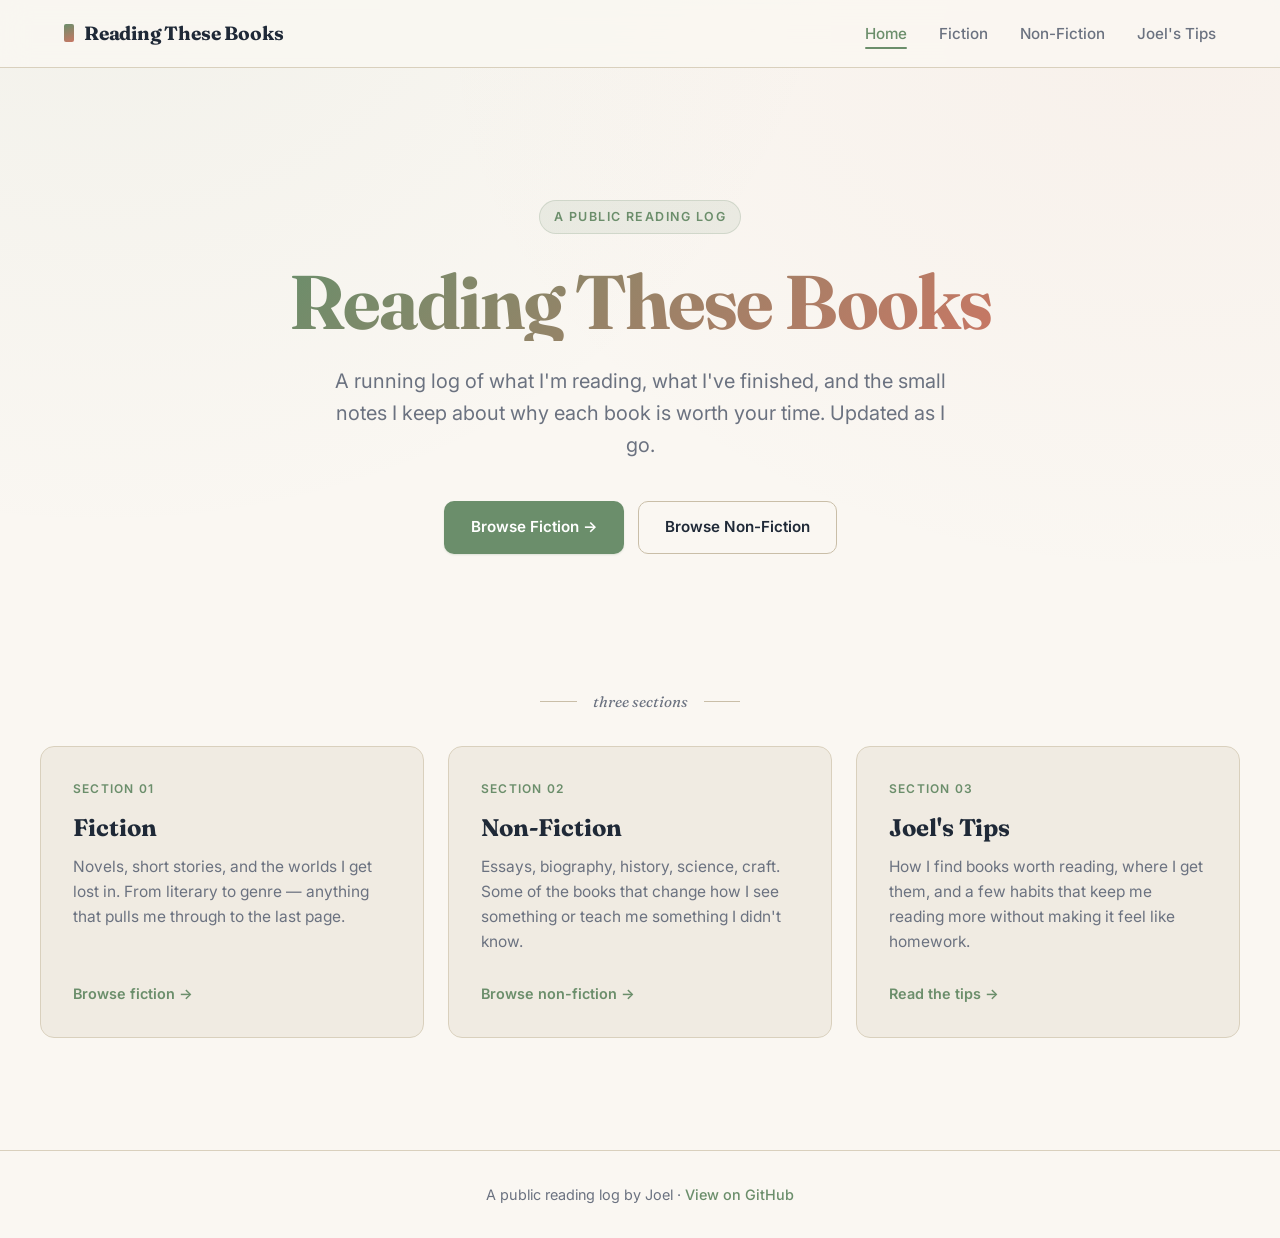
==== index.html @ 251d8a6f "Initial site — public reading log Static HTML/CSS/JS site with three sections (Fiction, Non-Fiction," ====
<!DOCTYPE html>
<html lang="en">
<head>
  <meta charset="UTF-8">
  <meta name="viewport" content="width=device-width, initial-scale=1.0">
  <title>Reading These Books — A reading log by Joel</title>
  <meta name="description" content="A public reading log — what Joel is reading, what he's finished, and how he finds books worth reading.">
  <link rel="preconnect" href="https://fonts.googleapis.com">
  <link rel="preconnect" href="https://fonts.gstatic.com" crossorigin>
  <link rel="stylesheet" href="https://fonts.googleapis.com/css2?family=Fraunces:ital,wght@0,400;0,600;0,700;1,400&family=Inter:wght@400;500;600;700;800&display=swap">
  <link rel="stylesheet" href="styles.css">
</head>
<body>
  <nav class="nav">
    <div class="nav-inner">
      <a href="index.html" class="nav-brand">Reading These Books</a>
      <button class="nav-toggle" aria-label="Toggle menu" aria-expanded="false">Menu</button>
      <ul class="nav-links">
        <li><a href="index.html" class="active">Home</a></li>
        <li><a href="fiction.html">Fiction</a></li>
        <li><a href="nonfiction.html">Non-Fiction</a></li>
        <li><a href="tips.html">Joel's Tips</a></li>
      </ul>
    </div>
  </nav>

  <main>
    <section class="hero container">
      <span class="hero-eyebrow fade-up">A public reading log</span>
      <h1 class="fade-up delay-1">Reading These Books</h1>
      <p class="fade-up delay-2">
        A running log of what I'm reading, what I've finished, and the small notes I keep about
        why each book is worth your time. Updated as I go.
      </p>
      <div class="btn-group fade-up delay-3">
        <a href="fiction.html" class="btn btn-primary">Browse Fiction →</a>
        <a href="nonfiction.html" class="btn btn-secondary">Browse Non-Fiction</a>
      </div>
    </section>

    <section class="section container">
      <div class="section-divider">three sections</div>
      <div class="grid">
        <a href="fiction.html" class="feature-card fade-up">
          <span class="feature-eyebrow">Section 01</span>
          <h3>Fiction</h3>
          <p>Novels, short stories, and the worlds I get lost in. From literary to genre — anything that pulls me through to the last page.</p>
          <span class="feature-arrow">Browse fiction →</span>
        </a>
        <a href="nonfiction.html" class="feature-card fade-up delay-1">
          <span class="feature-eyebrow">Section 02</span>
          <h3>Non-Fiction</h3>
          <p>Essays, biography, history, science, craft. Some of the books that change how I see something or teach me something I didn't know.</p>
          <span class="feature-arrow">Browse non-fiction →</span>
        </a>
        <a href="tips.html" class="feature-card fade-up delay-2">
          <span class="feature-eyebrow">Section 03</span>
          <h3>Joel's Tips</h3>
          <p>How I find books worth reading, where I get them, and a few habits that keep me reading more without making it feel like homework.</p>
          <span class="feature-arrow">Read the tips →</span>
        </a>
      </div>
    </section>
  </main>

  <footer class="footer">
    <div class="container">
      <p>A public reading log by Joel · <a href="https://github.com/Jakayus/ReadingTheseBooks">View on GitHub</a></p>
    </div>
  </footer>

  <script src="script.js"></script>
</body>
</html>
---- styles.css ----
:root {
  --bg: #faf7f2;
  --surface: #f0ebe2;
  --surface-2: #e6dfd1;
  --border: #d9d0bd;
  --border-strong: #c9bea8;
  --text: #1f2937;
  --text-muted: #6b7280;
  --accent: #6b8e6b;
  --accent-hover: #547254;
  --accent-2: #c87764;
  --success: #3d6b5a;
  --in-progress: #c87764;

  --font-sans: 'Inter', -apple-system, BlinkMacSystemFont, 'Segoe UI', sans-serif;
  --font-serif: 'Fraunces', 'Iowan Old Style', Georgia, serif;

  --radius: 14px;
  --radius-sm: 8px;

  --shadow-sm: 0 1px 2px rgba(31, 41, 55, 0.04);
  --shadow-md: 0 1px 3px rgba(31, 41, 55, 0.04), 0 4px 16px rgba(31, 41, 55, 0.04);
  --shadow-lg: 0 4px 12px rgba(31, 41, 55, 0.05), 0 16px 40px rgba(31, 41, 55, 0.08);

  --transition: 200ms cubic-bezier(0.4, 0, 0.2, 1);
  --container: 1200px;
}

*,
*::before,
*::after {
  box-sizing: border-box;
  margin: 0;
  padding: 0;
}

html {
  scroll-behavior: smooth;
}

body {
  background-color: var(--bg);
  background-image:
    radial-gradient(at 8% -10%, rgba(107, 142, 107, 0.06) 0, transparent 45%),
    radial-gradient(at 92% 4%, rgba(200, 119, 100, 0.05) 0, transparent 45%);
  background-attachment: fixed;
  color: var(--text);
  font-family: var(--font-sans);
  font-size: 16px;
  line-height: 1.6;
  -webkit-font-smoothing: antialiased;
  -moz-osx-font-smoothing: grayscale;
  min-height: 100vh;
  display: flex;
  flex-direction: column;
}

main {
  flex: 1;
}

.container {
  width: 100%;
  max-width: var(--container);
  margin: 0 auto;
  padding: 0 24px;
}

/* ============ NAV ============ */

.nav {
  position: sticky;
  top: 0;
  z-index: 100;
  background-color: rgba(250, 247, 242, 0.85);
  backdrop-filter: saturate(180%) blur(14px);
  -webkit-backdrop-filter: saturate(180%) blur(14px);
  border-bottom: 1px solid var(--border);
}

.nav-inner {
  display: flex;
  align-items: center;
  justify-content: space-between;
  padding: 18px 24px;
  max-width: var(--container);
  margin: 0 auto;
  position: relative;
}

.nav-brand {
  font-family: var(--font-serif);
  font-weight: 700;
  font-size: 1.2rem;
  color: var(--text);
  text-decoration: none;
  letter-spacing: -0.01em;
  display: inline-flex;
  align-items: center;
  gap: 10px;
}

.nav-brand::before {
  content: "";
  display: inline-block;
  width: 10px;
  height: 18px;
  border-radius: 2px;
  background: linear-gradient(160deg, var(--accent) 0%, var(--accent-2) 100%);
}

.nav-links {
  display: flex;
  gap: 32px;
  list-style: none;
  align-items: center;
}

.nav-links a {
  color: var(--text-muted);
  text-decoration: none;
  font-weight: 500;
  font-size: 0.95rem;
  transition: color var(--transition);
  position: relative;
  padding: 4px 0;
}

.nav-links a:hover,
.nav-links a.active {
  color: var(--accent);
}

.nav-links a.active::after {
  content: "";
  position: absolute;
  bottom: -2px;
  left: 0;
  right: 0;
  height: 2px;
  background-color: var(--accent);
  border-radius: 2px;
}

.nav-toggle {
  display: none;
  background: none;
  border: 1px solid var(--border);
  border-radius: 8px;
  padding: 8px 12px;
  cursor: pointer;
  color: var(--text);
  font-size: 1rem;
  font-weight: 600;
}

/* ============ HERO ============ */

.hero {
  padding: clamp(72px, 12vw, 132px) 0 clamp(48px, 8vw, 88px);
  text-align: center;
}

.hero-eyebrow {
  display: inline-block;
  font-size: 0.78rem;
  font-weight: 600;
  text-transform: uppercase;
  letter-spacing: 0.12em;
  color: var(--accent);
  background-color: rgba(107, 142, 107, 0.1);
  border: 1px solid rgba(107, 142, 107, 0.2);
  padding: 6px 14px;
  border-radius: 999px;
  margin-bottom: 28px;
}

.hero h1 {
  font-family: var(--font-serif);
  font-weight: 700;
  font-size: clamp(2.5rem, 6.5vw, 4.75rem);
  line-height: 1.05;
  letter-spacing: -0.025em;
  margin-bottom: 24px;
  background: linear-gradient(135deg, var(--accent) 0%, var(--accent-2) 100%);
  -webkit-background-clip: text;
  background-clip: text;
  -webkit-text-fill-color: transparent;
  color: transparent;
  max-width: 14ch;
  margin-left: auto;
  margin-right: auto;
}

.hero p {
  font-size: clamp(1.05rem, 1.6vw, 1.25rem);
  color: var(--text-muted);
  max-width: 620px;
  margin: 0 auto 40px;
  line-height: 1.6;
}

.btn-group {
  display: flex;
  gap: 14px;
  justify-content: center;
  flex-wrap: wrap;
}

.btn {
  display: inline-flex;
  align-items: center;
  gap: 8px;
  padding: 13px 26px;
  border-radius: 10px;
  font-family: inherit;
  font-weight: 600;
  font-size: 0.95rem;
  text-decoration: none;
  cursor: pointer;
  transition: all var(--transition);
  border: 1px solid transparent;
  white-space: nowrap;
}

.btn-primary {
  background-color: var(--accent);
  color: #fff;
  box-shadow: 0 1px 2px rgba(107, 142, 107, 0.2);
}

.btn-primary:hover {
  background-color: var(--accent-hover);
  transform: translateY(-2px);
  box-shadow: 0 8px 20px rgba(107, 142, 107, 0.28);
}

.btn-secondary {
  background-color: transparent;
  color: var(--text);
  border-color: var(--border-strong);
}

.btn-secondary:hover {
  border-color: var(--accent);
  color: var(--accent);
  transform: translateY(-2px);
  background-color: rgba(107, 142, 107, 0.04);
}

/* ============ PAGE HEADER ============ */

.page-header {
  padding: clamp(56px, 9vw, 96px) 0 clamp(28px, 4vw, 48px);
  text-align: center;
}

.page-header .hero-eyebrow {
  margin-bottom: 20px;
}

.page-header h1 {
  font-family: var(--font-serif);
  font-weight: 700;
  font-size: clamp(2rem, 5vw, 3.5rem);
  line-height: 1.1;
  letter-spacing: -0.02em;
  margin-bottom: 16px;
}

.page-header p {
  font-size: 1.1rem;
  color: var(--text-muted);
  max-width: 600px;
  margin: 0 auto;
}

/* ============ SECTION ============ */

.section {
  padding: clamp(24px, 4vw, 48px) 0 clamp(64px, 10vw, 112px);
}

.section-divider {
  display: flex;
  align-items: center;
  gap: 16px;
  margin: 0 auto 32px;
  max-width: 200px;
  color: var(--text-muted);
  font-family: var(--font-serif);
  font-style: italic;
  font-size: 0.95rem;
}

.section-divider::before,
.section-divider::after {
  content: "";
  flex: 1;
  height: 1px;
  background-color: var(--border-strong);
}

/* ============ GRID ============ */

.grid {
  display: grid;
  grid-template-columns: repeat(3, 1fr);
  gap: 24px;
}

.grid-2 {
  grid-template-columns: repeat(2, 1fr);
}

@media (max-width: 900px) {
  .grid,
  .grid-2 {
    grid-template-columns: repeat(2, 1fr);
  }
}

@media (max-width: 620px) {
  .grid,
  .grid-2 {
    grid-template-columns: 1fr;
  }
}

/* ============ FEATURE CARD (landing) ============ */

.feature-card {
  background-color: var(--surface);
  border: 1px solid var(--border);
  border-radius: var(--radius);
  padding: 32px;
  text-decoration: none;
  color: inherit;
  display: flex;
  flex-direction: column;
  gap: 12px;
  transition: all var(--transition);
  position: relative;
  overflow: hidden;
}

.feature-card::before {
  content: "";
  position: absolute;
  top: 0;
  left: 0;
  right: 0;
  height: 3px;
  background: linear-gradient(90deg, var(--accent), var(--accent-2));
  opacity: 0;
  transition: opacity var(--transition);
}

.feature-card:hover {
  transform: translateY(-4px);
  border-color: var(--border-strong);
  box-shadow: var(--shadow-lg);
  background-color: var(--surface-2);
}

.feature-card:hover::before {
  opacity: 1;
}

.feature-eyebrow {
  font-size: 0.75rem;
  font-weight: 600;
  text-transform: uppercase;
  letter-spacing: 0.1em;
  color: var(--accent);
  margin-bottom: 4px;
}

.feature-card h3 {
  font-family: var(--font-serif);
  font-weight: 700;
  font-size: 1.5rem;
  line-height: 1.2;
  color: var(--text);
}

.feature-card p {
  color: var(--text-muted);
  font-size: 0.97rem;
  line-height: 1.6;
}

.feature-arrow {
  display: inline-flex;
  align-items: center;
  gap: 6px;
  margin-top: auto;
  padding-top: 16px;
  color: var(--accent);
  font-weight: 600;
  font-size: 0.9rem;
  transition: gap var(--transition);
}

.feature-card:hover .feature-arrow {
  gap: 12px;
}

/* ============ BOOK CARD ============ */

.book-card {
  background-color: var(--surface);
  border: 1px solid var(--border);
  border-radius: var(--radius);
  padding: 28px;
  display: flex;
  flex-direction: column;
  gap: 18px;
  transition: all var(--transition);
}

.book-card:hover {
  transform: translateY(-3px);
  border-color: var(--border-strong);
  box-shadow: var(--shadow-lg);
  background-color: var(--surface-2);
}

.book-card-head {
  display: flex;
  justify-content: space-between;
  align-items: flex-start;
  gap: 16px;
}

.book-title-block {
  min-width: 0;
}

.book-title {
  font-family: var(--font-serif);
  font-weight: 700;
  font-size: 1.4rem;
  line-height: 1.2;
  letter-spacing: -0.01em;
  color: var(--text);
  margin-bottom: 6px;
}

.book-author {
  font-size: 0.93rem;
  color: var(--text-muted);
  font-style: italic;
}

.status {
  display: inline-block;
  padding: 5px 12px;
  border-radius: 999px;
  font-size: 0.7rem;
  font-weight: 700;
  text-transform: uppercase;
  letter-spacing: 0.08em;
  white-space: nowrap;
  flex-shrink: 0;
}

.status-reading {
  background-color: rgba(200, 119, 100, 0.12);
  color: var(--in-progress);
  border: 1px solid rgba(200, 119, 100, 0.3);
}

.status-finished {
  background-color: rgba(61, 107, 90, 0.1);
  color: var(--success);
  border: 1px solid rgba(61, 107, 90, 0.25);
}

.status-queued {
  background-color: rgba(163, 120, 42, 0.12);
  color: #8a6420;
  border: 1px solid rgba(163, 120, 42, 0.3);
}

.book-meta {
  margin-top: 6px;
  font-size: 0.72rem;
  font-weight: 600;
  text-transform: uppercase;
  letter-spacing: 0.08em;
  color: var(--text-muted);
}

.book-meta .tier {
  color: var(--accent);
  font-weight: 700;
}

.book-section ul.bullet-list {
  list-style: none;
  padding: 0;
  margin: 0;
}

.book-section ul.bullet-list li {
  position: relative;
  padding-left: 22px;
  margin-bottom: 8px;
  font-size: 0.94rem;
  line-height: 1.55;
  color: var(--text);
}

.book-section ul.bullet-list li:last-child {
  margin-bottom: 0;
}

.book-section ul.bullet-list li::before {
  content: "→";
  position: absolute;
  left: 0;
  color: var(--accent);
  font-weight: 700;
}

.book-coming-soon {
  margin-top: 4px;
  padding-top: 14px;
  border-top: 1px dashed var(--border-strong);
  font-style: italic;
  font-size: 0.9rem;
  color: var(--text-muted);
}

.book-section .book-placeholder {
  font-style: italic;
  font-size: 0.92rem;
  color: var(--text-muted);
}

.book-section h4 {
  font-size: 0.7rem;
  font-weight: 700;
  text-transform: uppercase;
  letter-spacing: 0.1em;
  color: var(--accent);
  margin-bottom: 8px;
}

.book-section p {
  color: var(--text);
  font-size: 0.95rem;
  line-height: 1.6;
}

/* ============ TIPS PAGE ============ */

.tips-stack {
  display: flex;
  flex-direction: column;
  gap: 24px;
  max-width: 820px;
  margin: 0 auto;
}

.tip-card {
  background-color: var(--surface);
  border: 1px solid var(--border);
  border-radius: var(--radius);
  padding: 36px;
  transition: all var(--transition);
  position: relative;
}

.tip-card:hover {
  border-color: var(--border-strong);
  box-shadow: var(--shadow-md);
}

.tip-number {
  position: absolute;
  top: 24px;
  right: 32px;
  font-family: var(--font-serif);
  font-style: italic;
  font-weight: 400;
  font-size: 2.5rem;
  color: var(--accent);
  opacity: 0.3;
  line-height: 1;
}

.tip-card h2 {
  font-family: var(--font-serif);
  font-weight: 700;
  font-size: 1.6rem;
  line-height: 1.2;
  letter-spacing: -0.01em;
  margin-bottom: 16px;
  padding-right: 60px;
}

.tip-card > p {
  color: var(--text-muted);
  font-size: 1rem;
  line-height: 1.7;
  margin-bottom: 16px;
}

.tip-card > p:last-child {
  margin-bottom: 0;
}

.tip-list {
  list-style: none;
  padding: 0;
}

.tip-list li {
  position: relative;
  padding-left: 24px;
  margin-bottom: 10px;
  color: var(--text-muted);
  line-height: 1.6;
}

.tip-list li::before {
  content: "→";
  position: absolute;
  left: 0;
  color: var(--accent);
  font-weight: 700;
}

.tip-list li strong {
  color: var(--text);
  font-weight: 600;
}

/* ============ FOOTER ============ */

.footer {
  border-top: 1px solid var(--border);
  padding: 32px 0;
  text-align: center;
  color: var(--text-muted);
  font-size: 0.9rem;
  margin-top: auto;
}

.footer a {
  color: var(--accent);
  text-decoration: none;
  font-weight: 500;
}

.footer a:hover {
  text-decoration: underline;
}

/* ============ FADE-IN ANIMATION ============ */

@media (prefers-reduced-motion: no-preference) {
  .fade-up {
    opacity: 0;
    transform: translateY(16px);
    animation: fadeUp 600ms cubic-bezier(0.4, 0, 0.2, 1) forwards;
  }

  .fade-up.delay-1 { animation-delay: 80ms; }
  .fade-up.delay-2 { animation-delay: 160ms; }
  .fade-up.delay-3 { animation-delay: 240ms; }
  .fade-up.delay-4 { animation-delay: 320ms; }

  @keyframes fadeUp {
    to {
      opacity: 1;
      transform: translateY(0);
    }
  }
}

/* ============ MOBILE NAV ============ */

@media (max-width: 720px) {
  .nav-toggle {
    display: inline-flex;
  }

  .nav-links {
    display: none;
    position: absolute;
    top: 100%;
    left: 0;
    right: 0;
    background-color: var(--bg);
    border-bottom: 1px solid var(--border);
    flex-direction: column;
    gap: 4px;
    padding: 16px 24px 24px;
    align-items: stretch;
  }

  .nav-links.open {
    display: flex;
  }

  .nav-links li {
    width: 100%;
  }

  .nav-links a {
    display: block;
    padding: 10px 0;
    font-size: 1rem;
  }

  .nav-links a.active::after {
    display: none;
  }
}
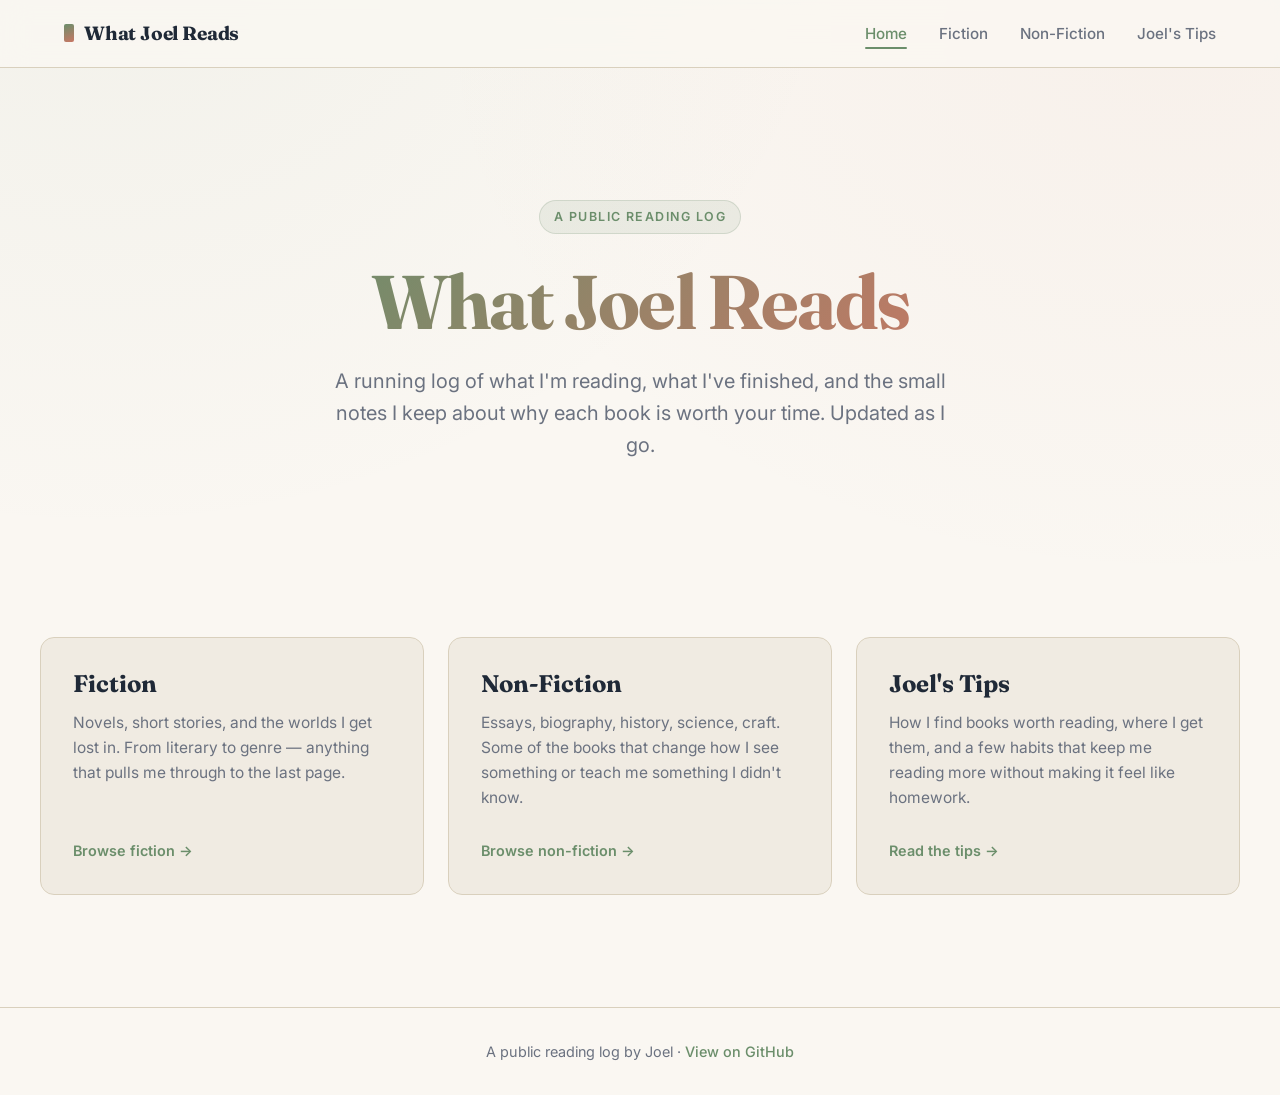
==== commit b6a009fe: "Rebrand to What Joel Reads + polish fiction and non-fiction pages - Rename site from "Reading These " ====
--- a/index.html
+++ b/index.html
@@ -3,7 +3,7 @@
 <head>
   <meta charset="UTF-8">
   <meta name="viewport" content="width=device-width, initial-scale=1.0">
-  <title>Reading These Books — A reading log by Joel</title>
+  <title>What Joel Reads — A reading log by Joel</title>
   <meta name="description" content="A public reading log — what Joel is reading, what he's finished, and how he finds books worth reading.">
   <link rel="preconnect" href="https://fonts.googleapis.com">
   <link rel="preconnect" href="https://fonts.gstatic.com" crossorigin>
@@ -13,7 +13,7 @@
 <body>
   <nav class="nav">
     <div class="nav-inner">
-      <a href="index.html" class="nav-brand">Reading These Books</a>
+      <a href="index.html" class="nav-brand">What Joel Reads</a>
       <button class="nav-toggle" aria-label="Toggle menu" aria-expanded="false">Menu</button>
       <ul class="nav-links">
         <li><a href="index.html" class="active">Home</a></li>
@@ -27,34 +27,26 @@
   <main>
     <section class="hero container">
       <span class="hero-eyebrow fade-up">A public reading log</span>
-      <h1 class="fade-up delay-1">Reading These Books</h1>
+      <h1 class="fade-up delay-1">What Joel Reads</h1>
       <p class="fade-up delay-2">
         A running log of what I'm reading, what I've finished, and the small notes I keep about
         why each book is worth your time. Updated as I go.
       </p>
-      <div class="btn-group fade-up delay-3">
-        <a href="fiction.html" class="btn btn-primary">Browse Fiction →</a>
-        <a href="nonfiction.html" class="btn btn-secondary">Browse Non-Fiction</a>
-      </div>
     </section>
 
     <section class="section container">
-      <div class="section-divider">three sections</div>
       <div class="grid">
         <a href="fiction.html" class="feature-card fade-up">
-          <span class="feature-eyebrow">Section 01</span>
           <h3>Fiction</h3>
           <p>Novels, short stories, and the worlds I get lost in. From literary to genre — anything that pulls me through to the last page.</p>
           <span class="feature-arrow">Browse fiction →</span>
         </a>
         <a href="nonfiction.html" class="feature-card fade-up delay-1">
-          <span class="feature-eyebrow">Section 02</span>
           <h3>Non-Fiction</h3>
           <p>Essays, biography, history, science, craft. Some of the books that change how I see something or teach me something I didn't know.</p>
           <span class="feature-arrow">Browse non-fiction →</span>
         </a>
         <a href="tips.html" class="feature-card fade-up delay-2">
-          <span class="feature-eyebrow">Section 03</span>
           <h3>Joel's Tips</h3>
           <p>How I find books worth reading, where I get them, and a few habits that keep me reading more without making it feel like homework.</p>
           <span class="feature-arrow">Read the tips →</span>
--- a/styles.css
+++ b/styles.css
@@ -275,6 +275,22 @@
   margin: 0 auto;
 }
 
+.page-note {
+  max-width: 600px;
+  margin: -8px auto clamp(32px, 5vw, 56px);
+  text-align: center;
+  font-size: 0.88rem;
+  font-style: italic;
+  color: var(--text-muted);
+  line-height: 1.55;
+}
+
+.page-note em {
+  font-style: normal;
+  font-weight: 600;
+  color: var(--text);
+}
+
 /* ============ SECTION ============ */
 
 .section {
@@ -536,7 +552,7 @@
 .book-section .book-placeholder {
   font-style: italic;
   font-size: 0.92rem;
-  color: var(--text-muted);
+  color: var(--text);
 }
 
 .book-section h4 {
@@ -554,7 +570,22 @@
   line-height: 1.6;
 }
 
+.book-section--brief p {
+  font-size: 0.88rem;
+  color: var(--text);
+  line-height: 1.55;
+}
+
 /* ============ TIPS PAGE ============ */
+
+.tips-coming-soon {
+  text-align: center;
+  font-family: var(--font-serif);
+  font-style: italic;
+  font-size: 1.2rem;
+  color: var(--text-muted);
+  padding: clamp(48px, 8vw, 96px) 0;
+}
 
 .tips-stack {
   display: flex;
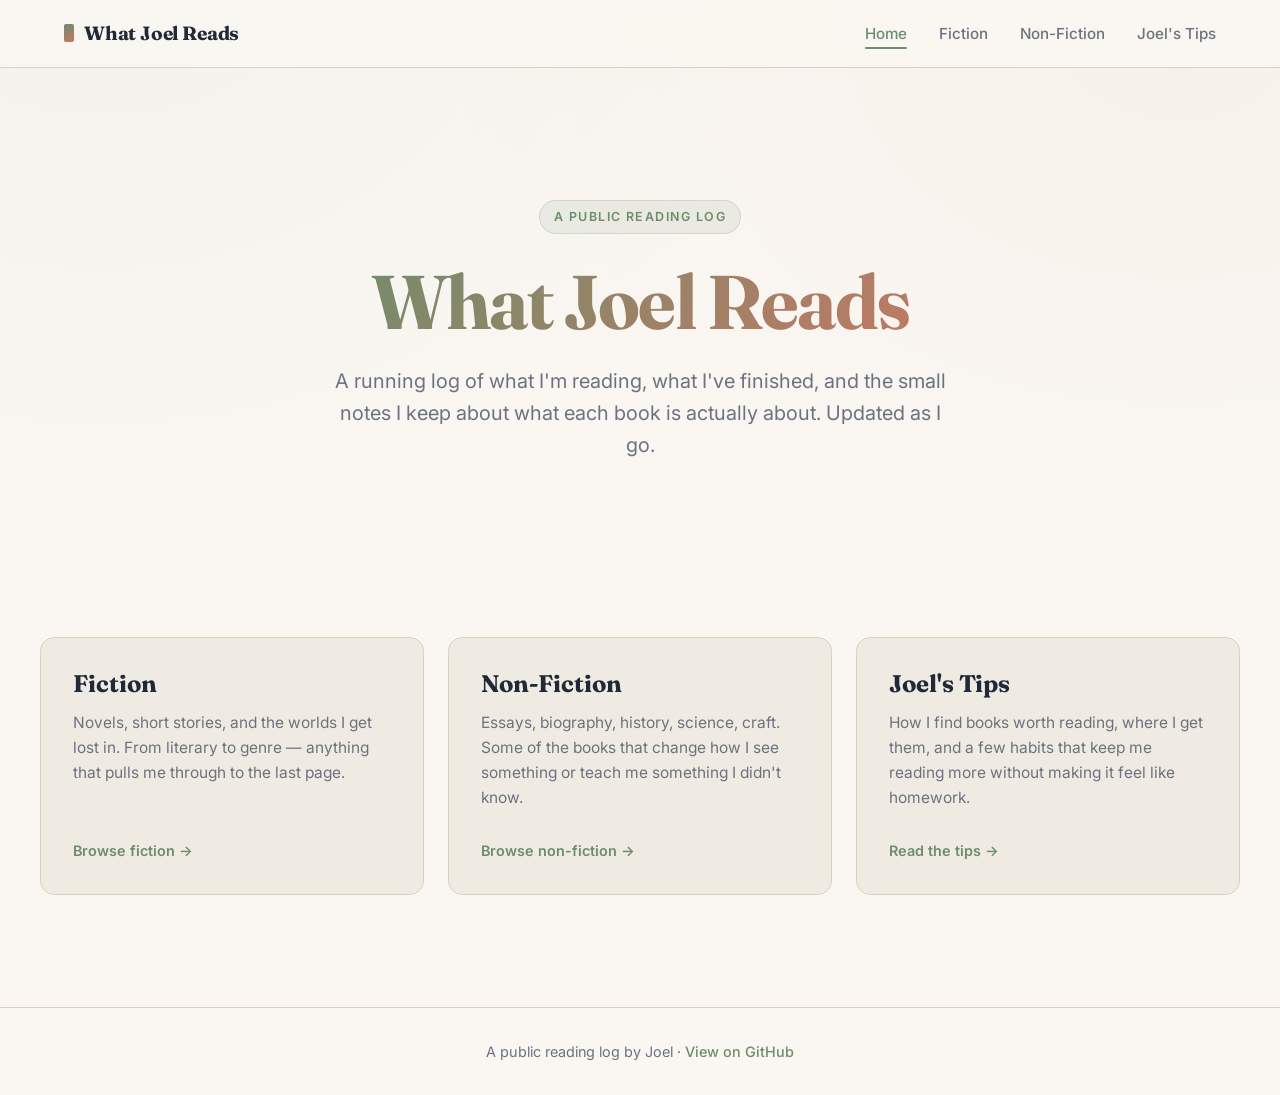
==== commit 848f0695: "Update hero description to reflect notes are overviews, not recommendations https://claude.ai/code/s" ====
--- a/index.html
+++ b/index.html
@@ -30,7 +30,7 @@
       <h1 class="fade-up delay-1">What Joel Reads</h1>
       <p class="fade-up delay-2">
         A running log of what I'm reading, what I've finished, and the small notes I keep about
-        why each book is worth your time. Updated as I go.
+        what each book is actually about. Updated as I go.
       </p>
     </section>
 
--- a/styles.css
+++ b/styles.css
@@ -499,6 +499,18 @@
   border: 1px solid rgba(163, 120, 42, 0.3);
 }
 
+.status-ongoing-learning {
+  background-color: rgba(66, 133, 175, 0.12);
+  color: #2e6a9e;
+  border: 1px solid rgba(66, 133, 175, 0.3);
+}
+
+.status-ongoing-workbook {
+  background-color: rgba(130, 90, 160, 0.12);
+  color: #6b3fa0;
+  border: 1px solid rgba(130, 90, 160, 0.3);
+}
+
 .book-meta {
   margin-top: 6px;
   font-size: 0.72rem;
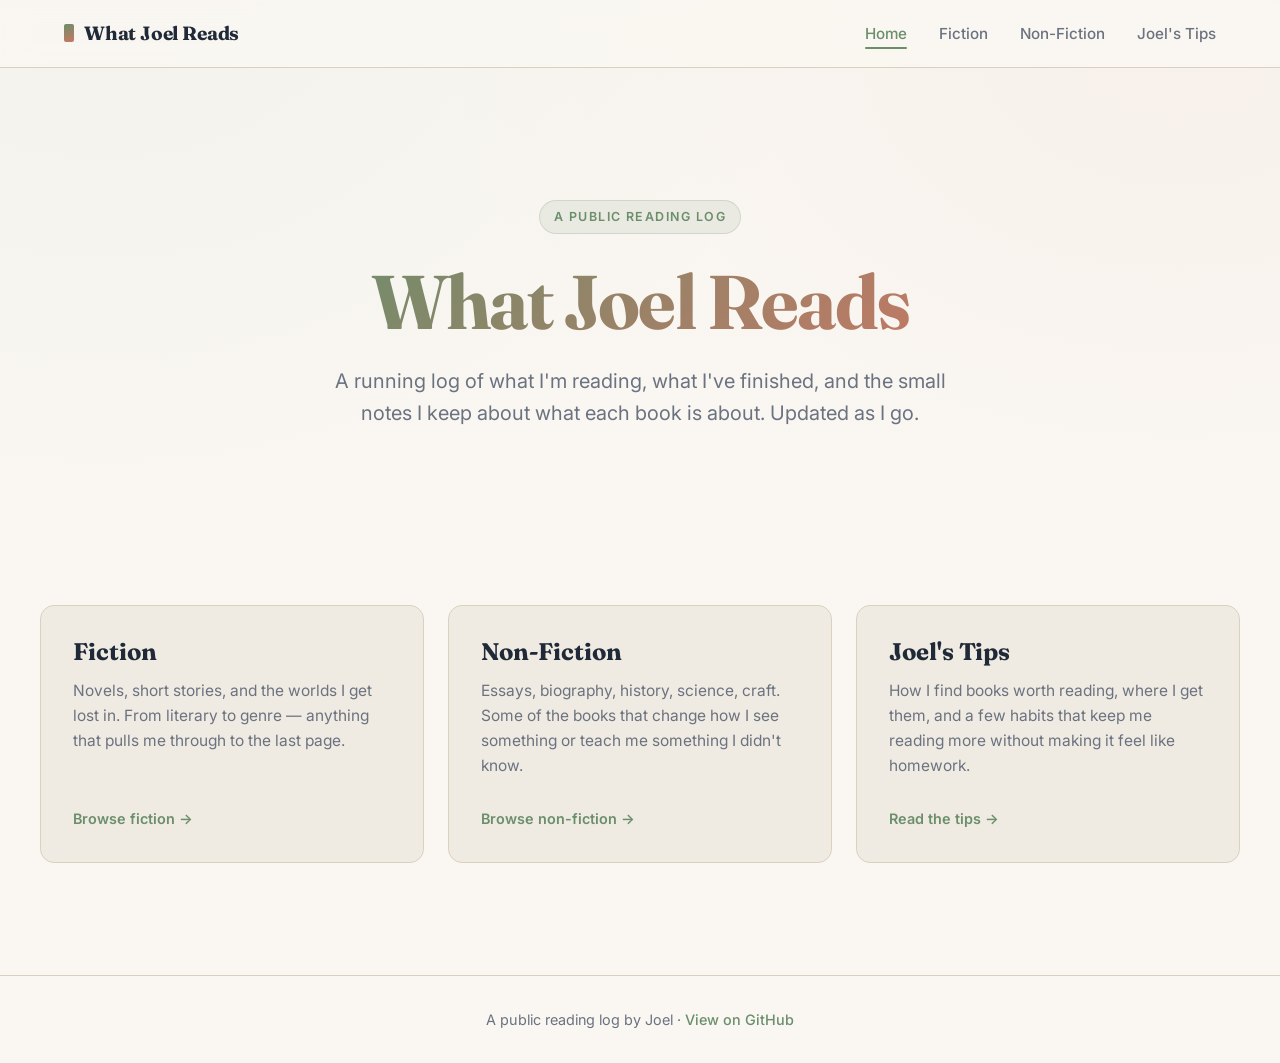
==== commit 909dcc20: "Remove 'actually' from hero description https://claude.ai/code/session_018QiT1cBTMR4UGaSWNqnMWG" ====
--- a/index.html
+++ b/index.html
@@ -30,7 +30,7 @@
       <h1 class="fade-up delay-1">What Joel Reads</h1>
       <p class="fade-up delay-2">
         A running log of what I'm reading, what I've finished, and the small notes I keep about
-        what each book is actually about. Updated as I go.
+        what each book is about. Updated as I go.
       </p>
     </section>
 
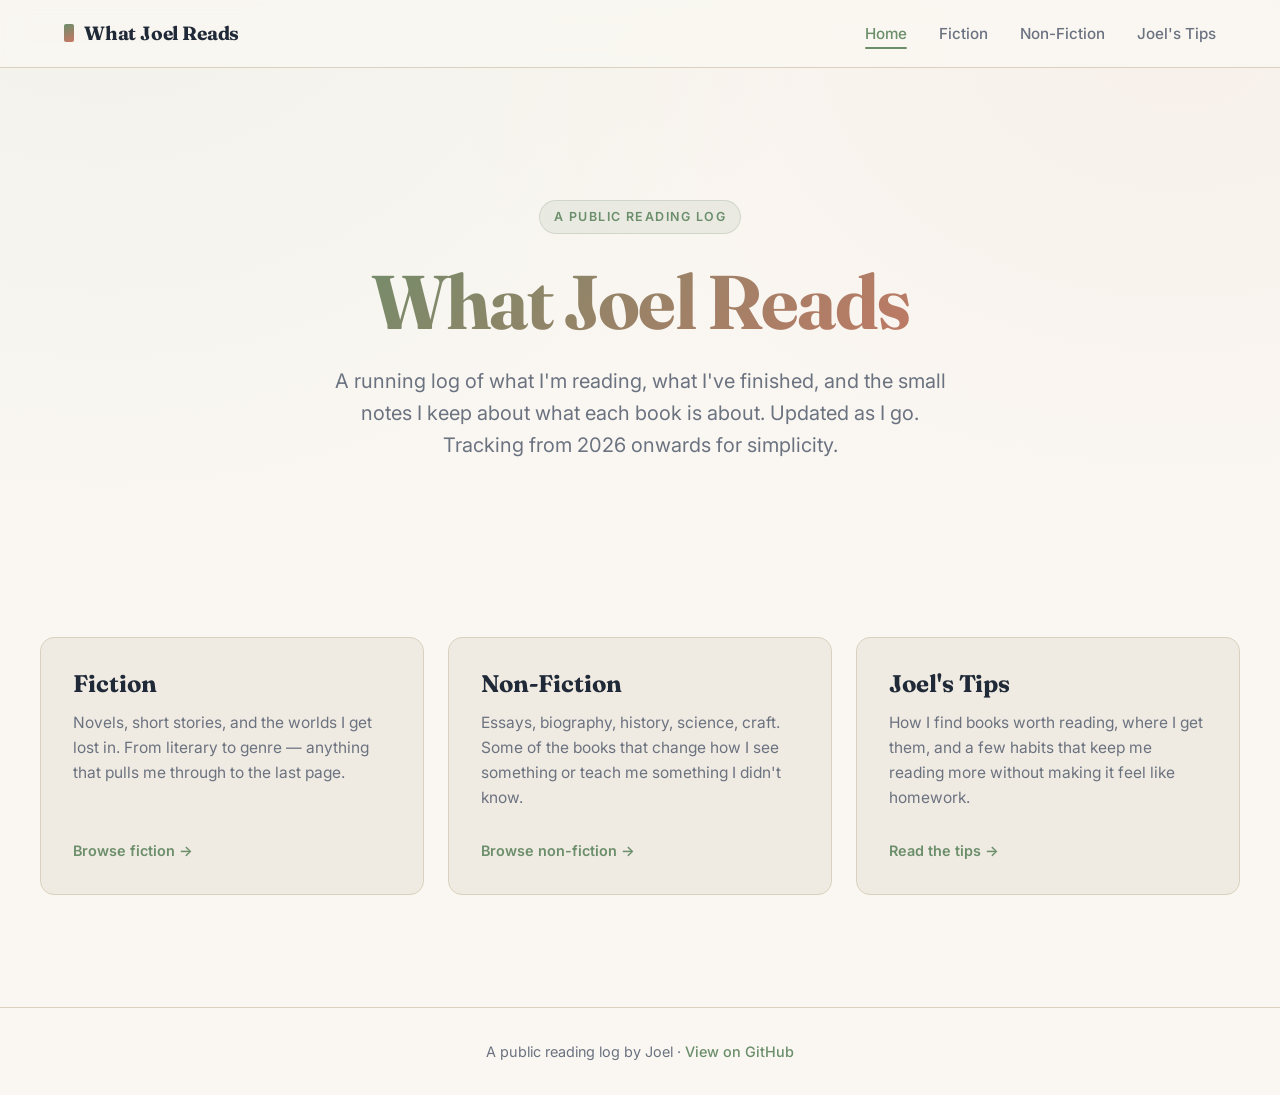
==== commit 0c78a5fa: "Add note that book tracking starts from 2026 https://claude.ai/code/session_01Jou32hWAGP3eLcxVqGMbsp" ====
--- a/index.html
+++ b/index.html
@@ -30,7 +30,7 @@
       <h1 class="fade-up delay-1">What Joel Reads</h1>
       <p class="fade-up delay-2">
         A running log of what I'm reading, what I've finished, and the small notes I keep about
-        what each book is about. Updated as I go.
+        what each book is about. Updated as I go. Tracking from 2026 onwards for simplicity.
       </p>
     </section>
 
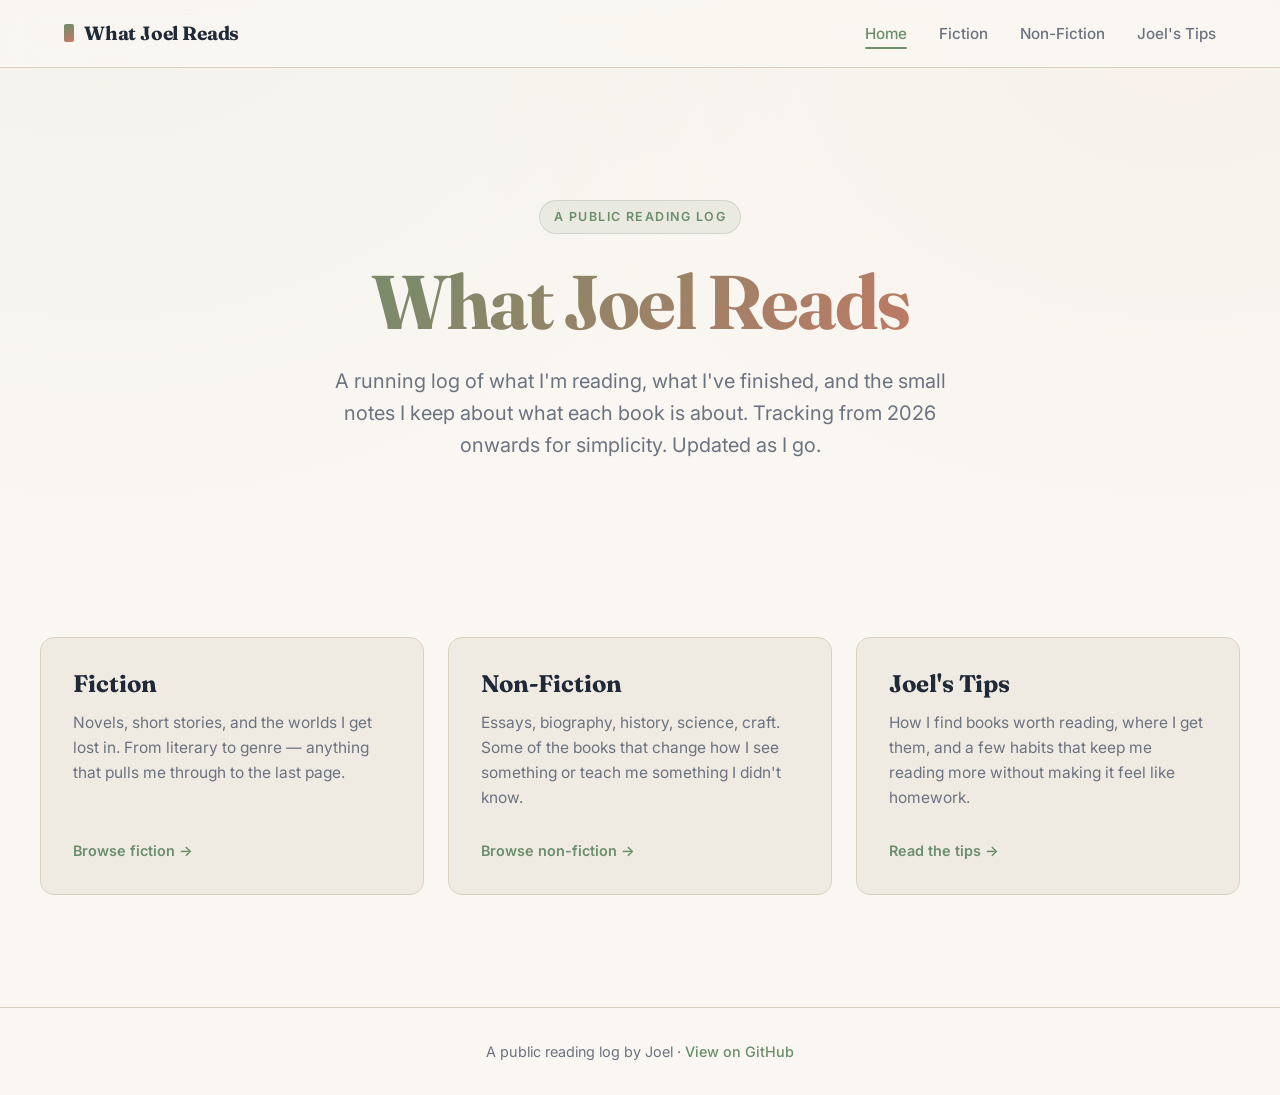
==== commit c0022eae: "Move "Updated as I go" to end of hero description sentence https://claude.ai/code/session_01AyYh7ZnW" ====
--- a/index.html
+++ b/index.html
@@ -30,7 +30,7 @@
       <h1 class="fade-up delay-1">What Joel Reads</h1>
       <p class="fade-up delay-2">
         A running log of what I'm reading, what I've finished, and the small notes I keep about
-        what each book is about. Updated as I go. Tracking from 2026 onwards for simplicity.
+        what each book is about. Tracking from 2026 onwards for simplicity. Updated as I go.
       </p>
     </section>
 
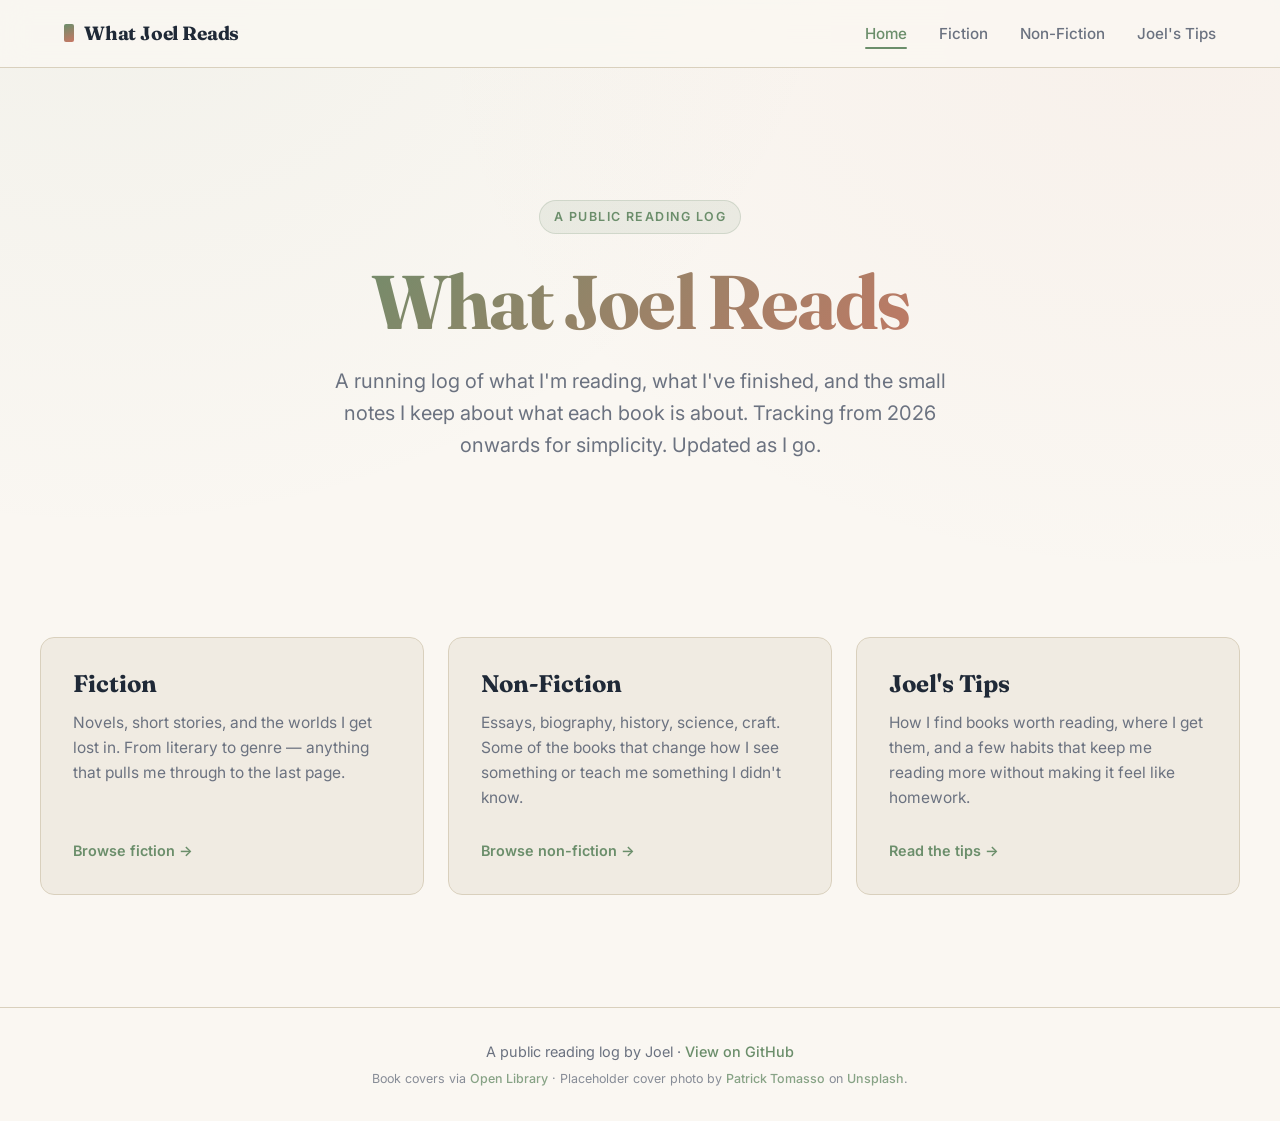
==== commit 67ccb1de: "Add Open Library cover images and Unsplash placeholder fallback Hotlinks book covers from Open Libra" ====
--- a/index.html
+++ b/index.html
@@ -58,6 +58,7 @@
   <footer class="footer">
     <div class="container">
       <p>A public reading log by Joel · <a href="https://github.com/Jakayus/ReadingTheseBooks">View on GitHub</a></p>
+      <p class="footer-credit">Book covers via <a href="https://openlibrary.org">Open Library</a> · Placeholder cover photo by <a href="https://unsplash.com/@impatrickt">Patrick Tomasso</a> on <a href="https://unsplash.com/">Unsplash</a>.</p>
     </div>
   </footer>
 
--- a/styles.css
+++ b/styles.css
@@ -449,8 +449,23 @@
   gap: 16px;
 }
 
+.book-cover {
+  width: 80px;
+  aspect-ratio: 2 / 3;
+  object-fit: cover;
+  border-radius: 6px;
+  flex-shrink: 0;
+  background-color: var(--surface-2);
+  box-shadow: 0 2px 6px rgba(0, 0, 0, 0.08);
+}
+
+@media (max-width: 480px) {
+  .book-cover { width: 64px; }
+}
+
 .book-title-block {
   min-width: 0;
+  flex: 1;
 }
 
 .book-title {
@@ -700,6 +715,12 @@
 
 .footer a:hover {
   text-decoration: underline;
+}
+
+.footer-credit {
+  font-size: 0.78rem;
+  margin-top: 6px;
+  opacity: 0.8;
 }
 
 /* ============ FADE-IN ANIMATION ============ */
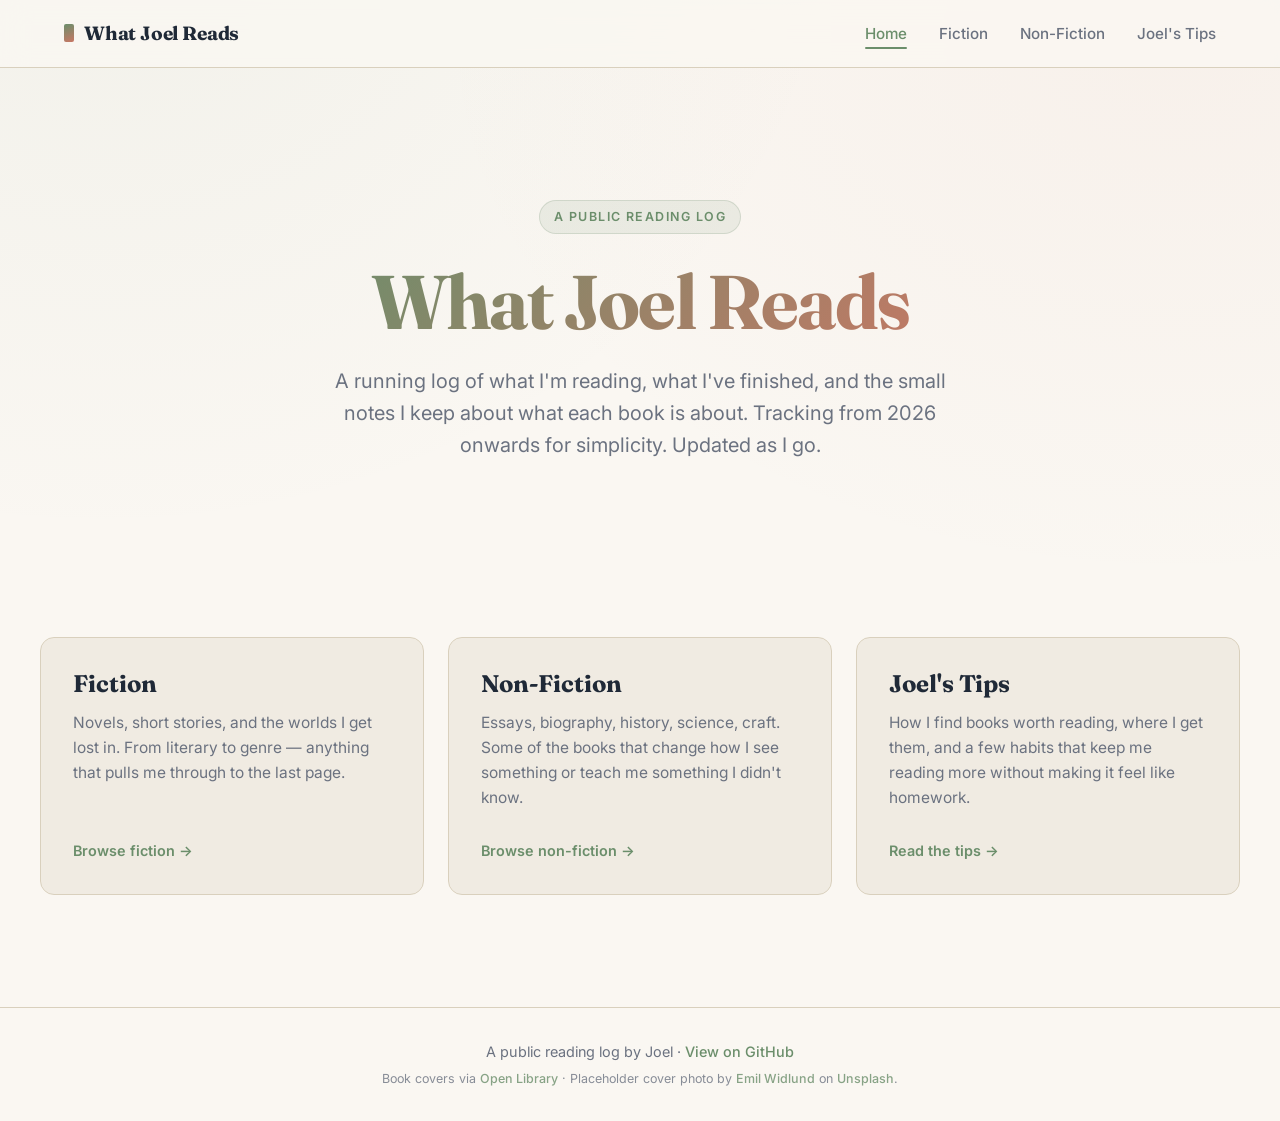
==== commit 6ad0ab73: "Update footer photo credit to Emil Widlund The placeholder cover swapped in the previous commit is b" ====
--- a/index.html
+++ b/index.html
@@ -58,7 +58,7 @@
   <footer class="footer">
     <div class="container">
       <p>A public reading log by Joel · <a href="https://github.com/Jakayus/ReadingTheseBooks">View on GitHub</a></p>
-      <p class="footer-credit">Book covers via <a href="https://openlibrary.org">Open Library</a> · Placeholder cover photo by <a href="https://unsplash.com/@impatrickt">Patrick Tomasso</a> on <a href="https://unsplash.com/">Unsplash</a>.</p>
+      <p class="footer-credit">Book covers via <a href="https://openlibrary.org">Open Library</a> · Placeholder cover photo by <a href="https://unsplash.com/@emilwidlund">Emil Widlund</a> on <a href="https://unsplash.com/">Unsplash</a>.</p>
     </div>
   </footer>
 
--- a/styles.css
+++ b/styles.css
@@ -443,29 +443,36 @@
 }
 
 .book-card-head {
-  display: flex;
-  justify-content: space-between;
-  align-items: flex-start;
-  gap: 16px;
+  display: grid;
+  grid-template-columns: auto 1fr;
+  grid-template-rows: auto auto;
+  grid-template-areas:
+    "cover status"
+    "cover title";
+  column-gap: 16px;
+  row-gap: 10px;
+  align-items: start;
 }
 
 .book-cover {
+  grid-area: cover;
   width: 80px;
   aspect-ratio: 2 / 3;
   object-fit: cover;
   border-radius: 6px;
-  flex-shrink: 0;
   background-color: var(--surface-2);
   box-shadow: 0 2px 6px rgba(0, 0, 0, 0.08);
+  align-self: start;
 }
 
 @media (max-width: 480px) {
-  .book-cover { width: 64px; }
+  .book-cover { width: 72px; }
 }
 
 .book-title-block {
+  grid-area: title;
   min-width: 0;
-  flex: 1;
+  align-self: start;
 }
 
 .book-title {
@@ -485,6 +492,9 @@
 }
 
 .status {
+  grid-area: status;
+  justify-self: end;
+  align-self: start;
   display: inline-block;
   padding: 5px 12px;
   border-radius: 999px;
@@ -493,7 +503,14 @@
   text-transform: uppercase;
   letter-spacing: 0.08em;
   white-space: nowrap;
-  flex-shrink: 0;
+}
+
+@media (max-width: 480px) {
+  .status {
+    padding: 4px 10px;
+    font-size: 0.65rem;
+    letter-spacing: 0.06em;
+  }
 }
 
 .status-reading {
